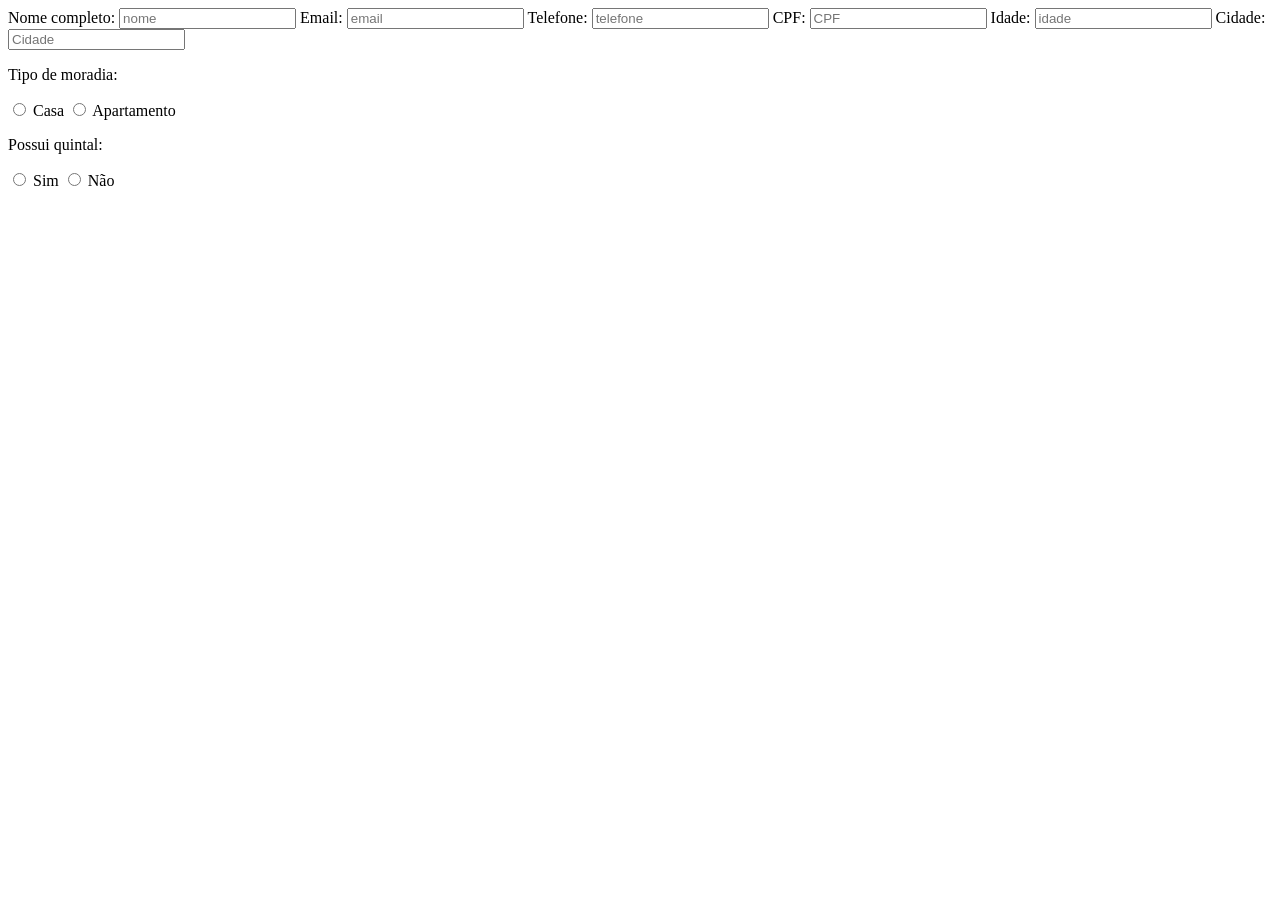
==== index.html @ f3f9854c "add - adicionei input de quintal" ====
<html lang="en">
<head>
    <meta charset="UTF-8">
    <meta name="viewport" content="width=device-width, initial-scale=1.0">
    <title>Formulário de Adoção</title>
</head>
<body>

        <form id="form">

            <label for="nome">Nome completo:</label>
            <input type="text" id="nome" placeholder="nome">

            <label for="email">Email:</label>
            <input type="email" id="emal" placeholder="email">

            <label for="telefone">Telefone:</label>
            <input type="tel" id="telefone" placeholder="telefone">

            <label for="cpf">CPF:</label>
            <input type="text" id="cpf" placeholder="CPF">
            
            <label for="idade">Idade:</label>
            <input type="number" id="idade" placeholder="idade">
            
            <label for="cidade">Cidade:</label>
            <input type="text" id="cidade" placeholder="Cidade">

            <p>Tipo de moradia:</p>
            <input type="radio" id="casa" name="moradia">
            <label for="casa">Casa</label>
            <input type="radio" id="ap" name="moradia">
            <label for="ap">Apartamento</label><br>

            <p>Possui quintal:</p>
            <input type="radio" id="sim" name="quintal">
            <label for="sim">Sim</label>
            <input type="radio" id="nao" name="quintal">
            <label for="nao">Não</label><br>
            
        </form>
    
</body>
</html>
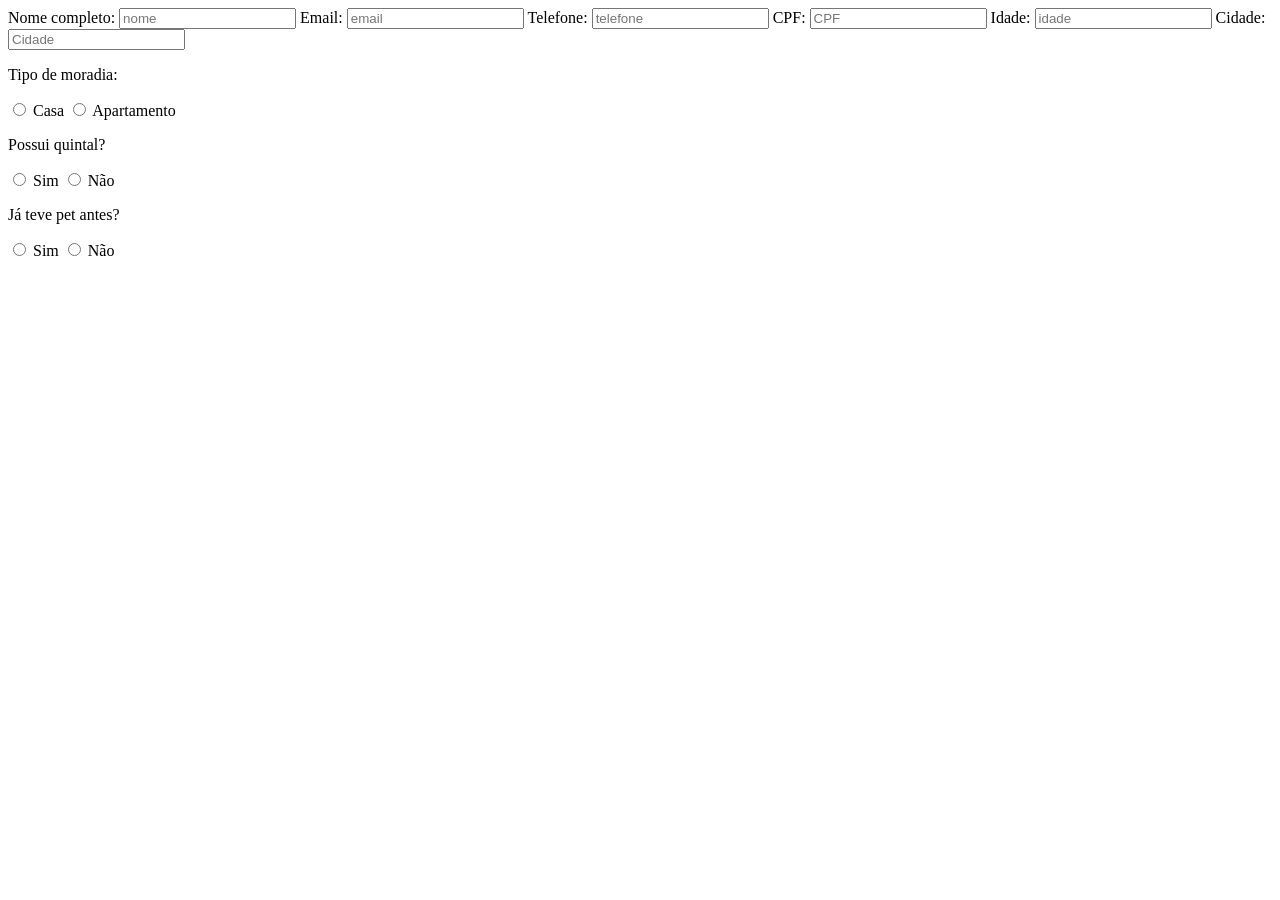
==== commit c2ba9f44: "add - adicionar input de ja teve pet" ====
--- a/index.html
+++ b/index.html
@@ -32,10 +32,16 @@
             <input type="radio" id="ap" name="moradia">
             <label for="ap">Apartamento</label><br>
 
-            <p>Possui quintal:</p>
+            <p>Possui quintal?</p>
             <input type="radio" id="sim" name="quintal">
             <label for="sim">Sim</label>
             <input type="radio" id="nao" name="quintal">
+            <label for="nao">Não</label><br>
+
+            <p>Já teve pet antes?</p>
+            <input type="radio" id="sim" name="pet">
+            <label for="sim">Sim</label>
+            <input type="radio" id="nao" name="pet">
             <label for="nao">Não</label><br>
             
         </form>
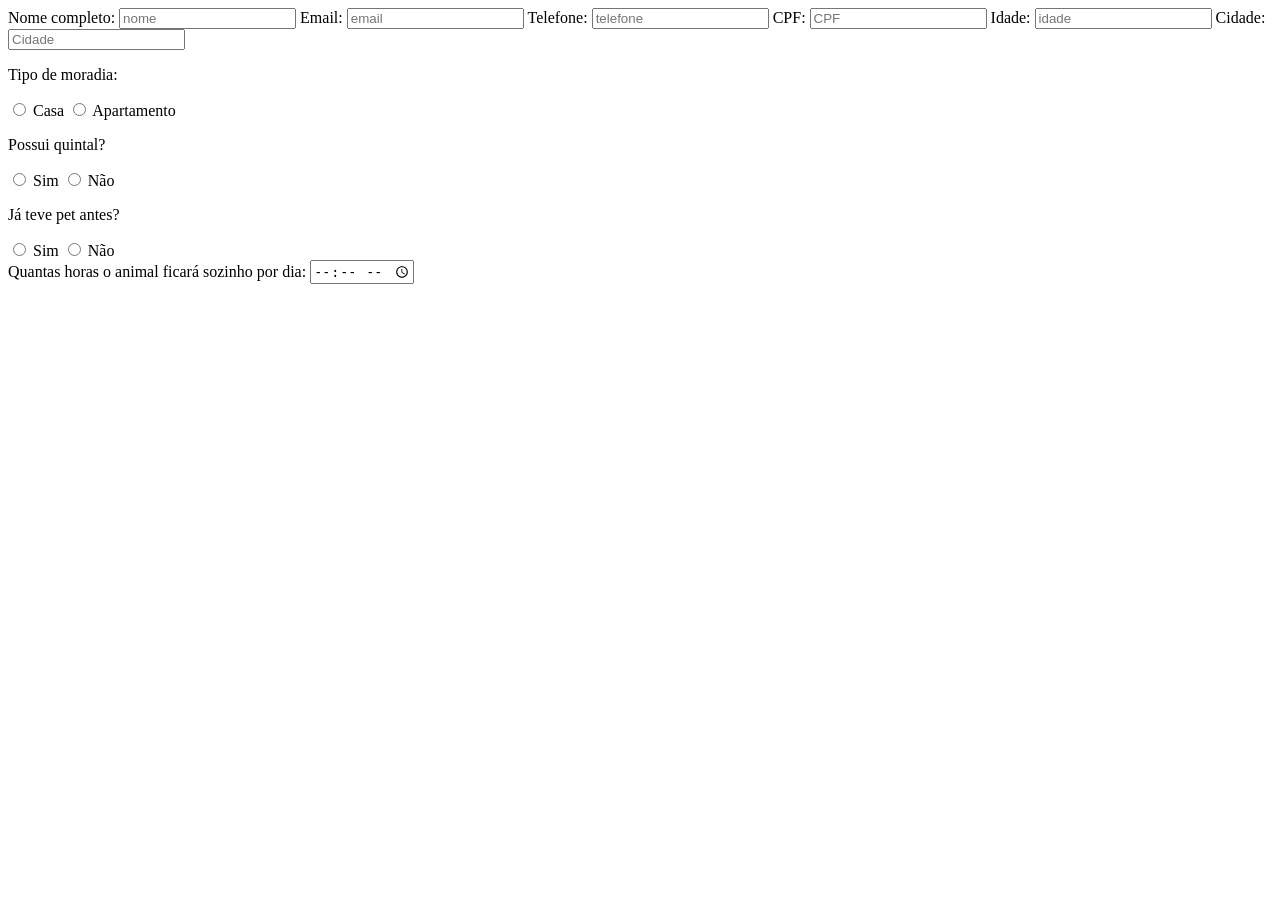
==== commit 383d76d7: "add - adicionei input de horas" ====
--- a/index.html
+++ b/index.html
@@ -43,6 +43,13 @@
             <label for="sim">Sim</label>
             <input type="radio" id="nao" name="pet">
             <label for="nao">Não</label><br>
+
+            <label for="horas">Quantas horas o animal ficará sozinho por dia:</label>
+            <input type="time" id="horas">
+
+            
+
+
             
         </form>
     
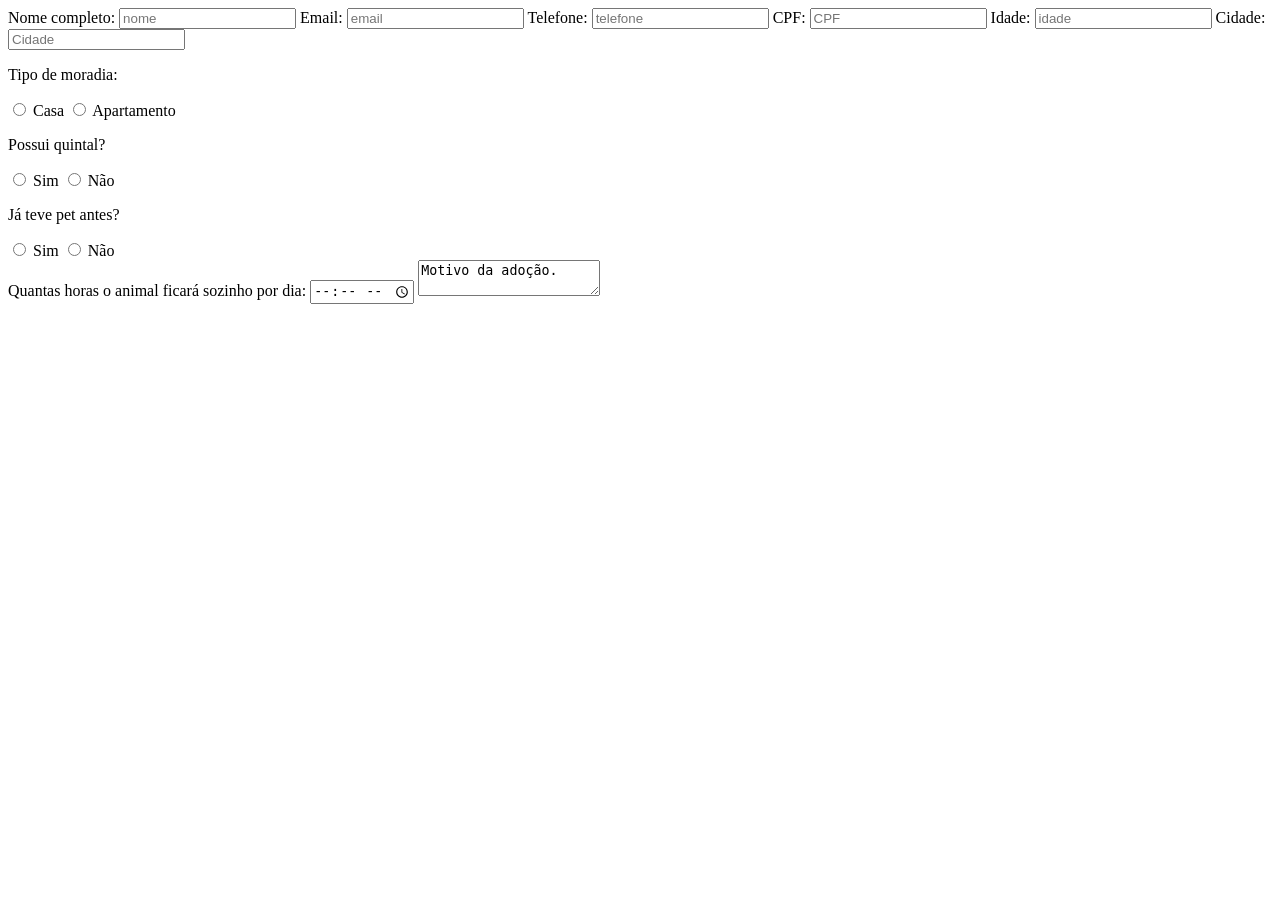
==== commit a9fd9e42: "add - adicionei textarea de motivo" ====
--- a/index.html
+++ b/index.html
@@ -47,9 +47,9 @@
             <label for="horas">Quantas horas o animal ficará sozinho por dia:</label>
             <input type="time" id="horas">
 
+            <textarea name="message">Motivo da adoção.</textarea>
+
             
-
-
             
         </form>
     
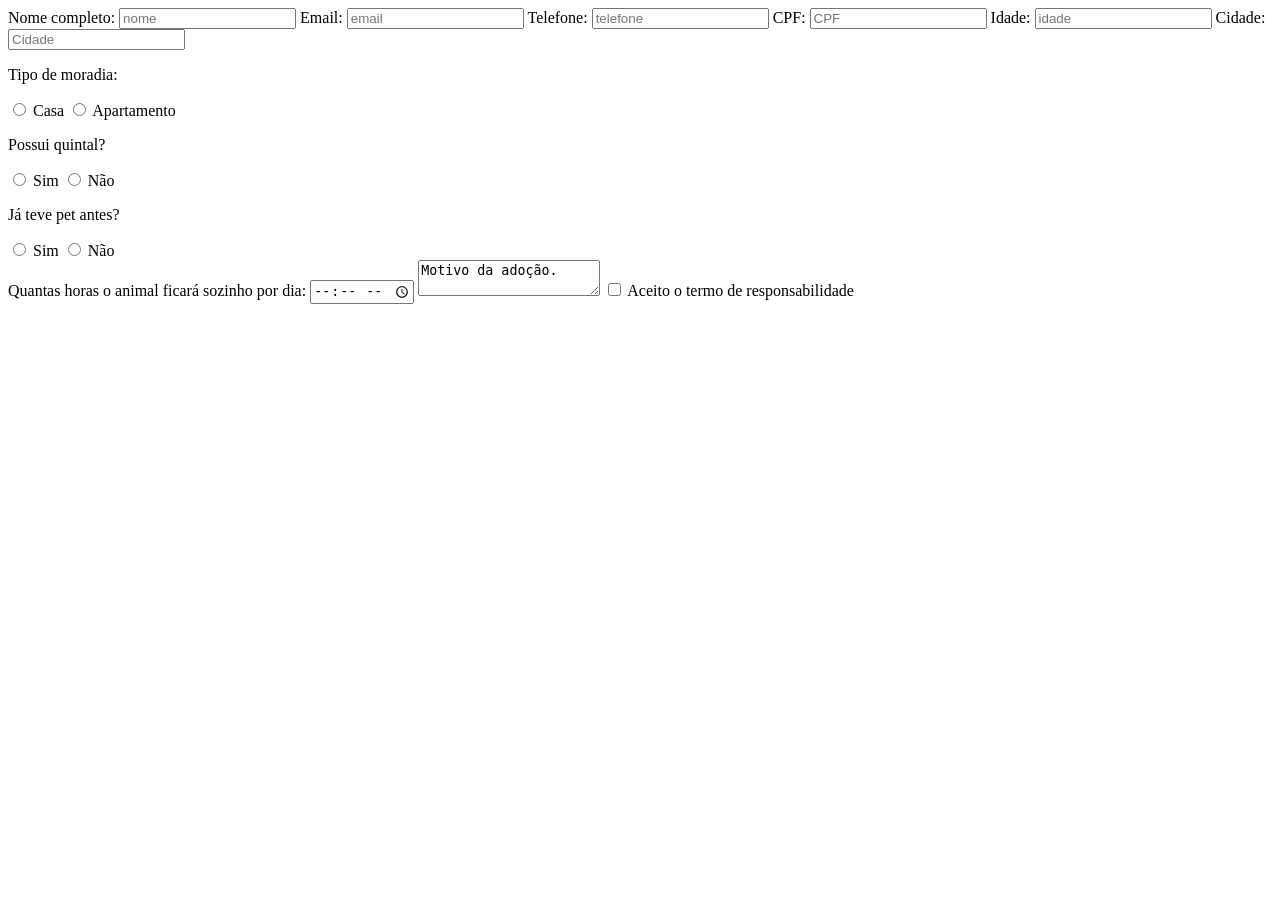
==== commit 497d8318: "add - adicionei input de aceitar termo" ====
--- a/index.html
+++ b/index.html
@@ -49,7 +49,8 @@
 
             <textarea name="message">Motivo da adoção.</textarea>
 
-            
+            <input type="checkbox" id="termo">
+            <label for="termo"> Aceito o termo de responsabilidade</label>
             
         </form>
     
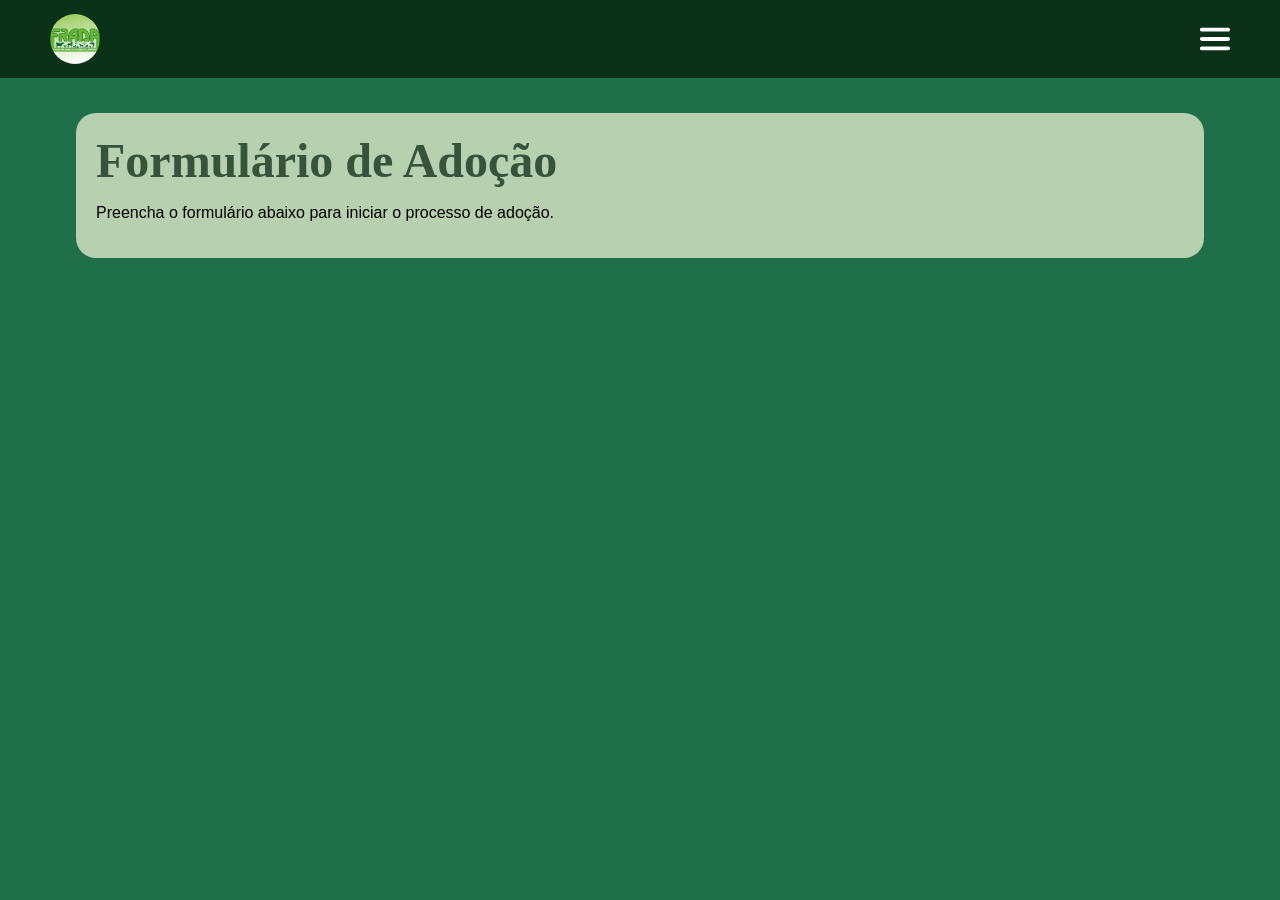
==== commit 51e11618: "update - footer e cards feitos" ====
--- a/index.html
+++ b/index.html
@@ -3,56 +3,36 @@
     <meta charset="UTF-8">
     <meta name="viewport" content="width=device-width, initial-scale=1.0">
     <title>Formulário de Adoção</title>
+    <link rel="stylesheet" href="style.css">
 </head>
 <body>
 
-        <form id="form">
+    <header>
+        <img src="assets/user-campaign-about-photo_uz0mwhzdwxyt7xkxfwjq_400x400-20210809_22400843.jpeg" alt="logo" id="logo" onclick="window.location.href='index.html'">
 
-            <label for="nome">Nome completo:</label>
-            <input type="text" id="nome" placeholder="nome">
+        <button id="menu-button" aria-label="Abrir menu" aria-expanded="false" aria-controls="header-menu">
+            <img src="assets/cardapio.svg" alt="menu" id="menu">
+        </button>
+        <nav id="header-menu" class="menu-panel" aria-hidden="true">
+            <ul>
+                <li><a href="index.html" class="selected">Home</a></li>
+                <li><a href="ajude.html">Ajude</a></li>
+                <li><a href="form.html">Formulário de Adoção</a></li>
+                <li><a href="temporario.html">Lar Temporário</a></li>
+                <li><a href="oquefazer.html">O Que Fazer</a></li>
+            </ul>
+        </nav>
+    </header>
 
-            <label for="email">Email:</label>
-            <input type="email" id="emal" placeholder="email">
+    <div class="card">
+        <h2>Formulário de Adoção</h2>
+        <p>Preencha o formulário abaixo para iniciar o processo de adoção.</p>
+    </div>
 
-            <label for="telefone">Telefone:</label>
-            <input type="tel" id="telefone" placeholder="telefone">
 
-            <label for="cpf">CPF:</label>
-            <input type="text" id="cpf" placeholder="CPF">
-            
-            <label for="idade">Idade:</label>
-            <input type="number" id="idade" placeholder="idade">
-            
-            <label for="cidade">Cidade:</label>
-            <input type="text" id="cidade" placeholder="Cidade">
 
-            <p>Tipo de moradia:</p>
-            <input type="radio" id="casa" name="moradia">
-            <label for="casa">Casa</label>
-            <input type="radio" id="ap" name="moradia">
-            <label for="ap">Apartamento</label><br>
 
-            <p>Possui quintal?</p>
-            <input type="radio" id="sim" name="quintal">
-            <label for="sim">Sim</label>
-            <input type="radio" id="nao" name="quintal">
-            <label for="nao">Não</label><br>
-
-            <p>Já teve pet antes?</p>
-            <input type="radio" id="sim" name="pet">
-            <label for="sim">Sim</label>
-            <input type="radio" id="nao" name="pet">
-            <label for="nao">Não</label><br>
-
-            <label for="horas">Quantas horas o animal ficará sozinho por dia:</label>
-            <input type="time" id="horas">
-
-            <textarea name="message">Motivo da adoção.</textarea>
-
-            <input type="checkbox" id="termo">
-            <label for="termo"> Aceito o termo de responsabilidade</label>
-            
-        </form>
-    
 </body>
+<script src="script.js"></script>
+<!-- Só funciona se tiver aqui embaixo. -->
 </html>
--- a/style.css
+++ b/style.css
@@ -0,0 +1,168 @@
+body{
+    font-family: 'Segoe UI', Tahoma, Geneva, Verdana, sans-serif;
+    background-color: #1F704A;
+    margin: 0;
+}
+
+header{
+    background-color: #0B3218;
+    padding: 14px 50px;
+    display: flex;
+    justify-content: space-between;
+    align-items:  center;
+    position: relative;
+}
+
+#logo{
+    width: 50px;
+    height: 50px;
+    border-radius: 50%;
+}
+
+#menu-button{
+    background: transparent;
+    border: 0;
+    padding: 0;
+    cursor: pointer;
+    display: flex;
+    align-items: center;
+}
+
+#menu{
+    width: 30px;
+    height: 30px;
+    transition: transform 0.35s ease;
+}
+
+/* O proprio estado ARIA do botao controla a rotacao do SVG. */
+#menu-button[aria-expanded="true"] #menu{
+    transform: rotateZ(180deg);
+}
+
+.menu-panel{
+    position: absolute;
+    top: 50%;
+    right: calc(50px + 44px);
+    opacity: 0;
+    transform: translateY(-50%) translateX(16px);
+    pointer-events: none;
+    transition: opacity 0.25s ease, transform 0.25s ease;
+}
+
+/* Classe adicionada pelo JS para abrir/fechar com animacao. */
+.menu-panel.open{
+    opacity: 1;
+    transform: translateY(-50%) translateX(0);
+    pointer-events: auto;
+}
+
+.menu-panel ul{
+    list-style: none;
+    margin: 0;
+    padding: 0;
+    display: flex;
+    align-items: center;
+    gap: 0;
+}
+
+.menu-panel li + li{
+    position: relative;
+    margin-left: 16px;
+    padding-left: 16px;
+}
+
+.menu-panel li + li::before{
+    content: "|";
+    position: absolute;
+    left: 0;
+    color: #ffffff;
+    opacity: 0.9;
+}
+
+.menu-panel a{
+    color: #ffffff;
+    text-decoration: none;
+    display: inline-block;
+    font-size: 24px;
+    font-weight: 700;
+    line-height: 1;
+}
+
+.menu-panel a:hover{
+    text-shadow: 0 0 10px rgba(44, 153, 53, 0.856);
+} 
+
+.menu-panel a.selected{
+    text-decoration: underline;
+    text-underline-offset: 4px;
+}
+
+.card{
+    border-radius: 20px;
+    background: #B7D0AF;
+    padding: 20px;
+    margin: 35px auto;
+    width: 85%;
+}
+
+.card h2{
+    color: #37533B;
+    font-family: Kadwa;
+    font-size: 48px;
+    font-style: normal;
+    font-weight: 700;
+    line-height: normal;
+    padding: 0;
+    margin: 0;
+}
+
+footer{
+    background: #0B3218;
+    height: 180px;
+    margin-top: 50px;
+    width: 100%;
+    align-items: center;
+    display: flex;
+
+    bottom: 0px;
+    left: 0px;
+    right: 0px;
+    margin-bottom: 0px;
+    position: relative;
+}
+
+footer > p{
+    color: #ffffff;
+    font-size: 18px;
+    margin: 0;
+    position: absolute;
+    left: 50%;
+    transform: translateX(-50%);
+}
+
+#logo-footer{
+    width: 100px;
+    height: 100px;
+    border-radius: 50%;
+    margin-left: 130px;
+    margin-right: 30px;
+}
+
+.footer-div{
+    display: flex;
+    align-items: center;
+    gap: 16px;
+    color: #ffffff;
+    font-size: 18px;
+    align-items: center; 
+    margin: 10px;
+}
+
+.footer-div p{
+    margin: 0;
+}
+
+.footer-div img{
+    width: 20px;
+    height: 20px;
+}
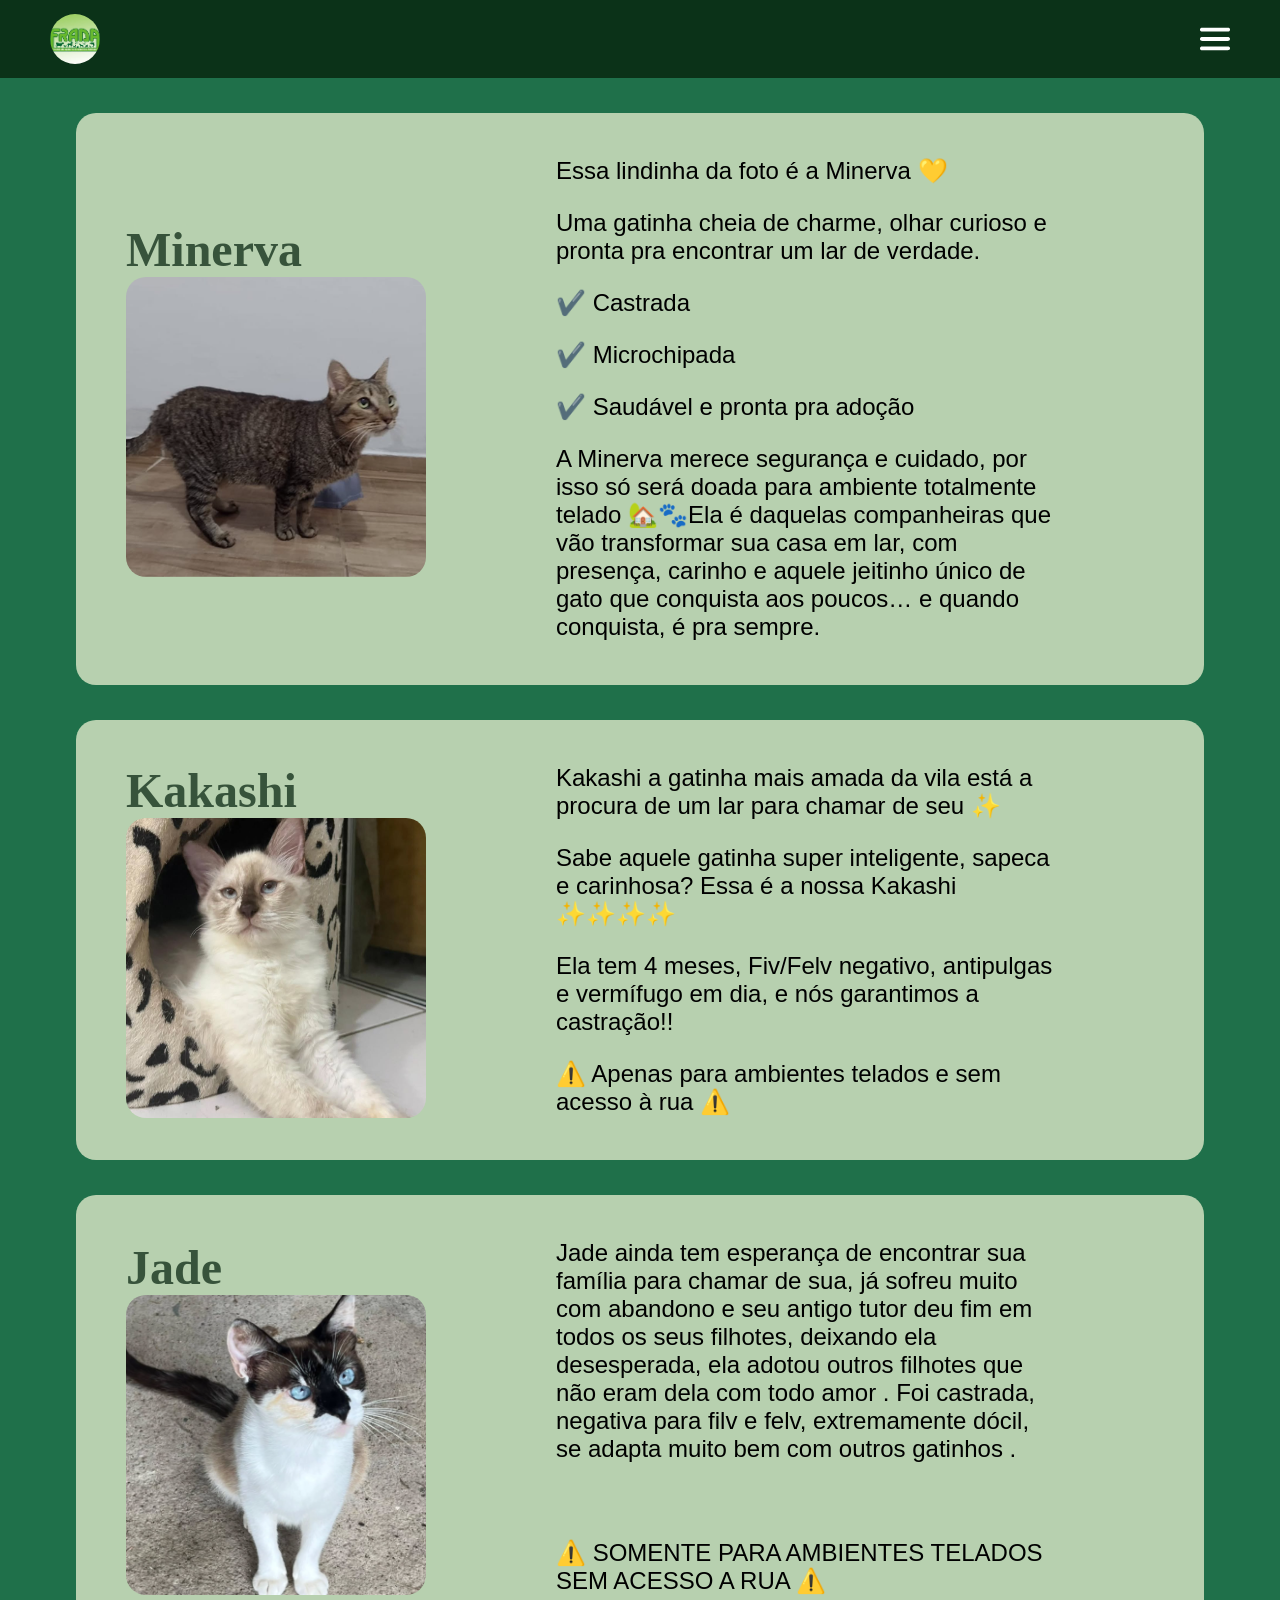
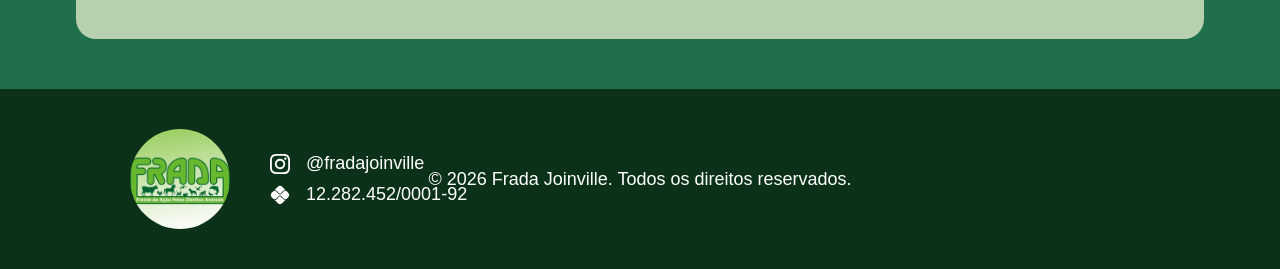
==== commit 0f2880f7: "add - pagina lar temporario e home terminados" ====
--- a/index.html
+++ b/index.html
@@ -2,7 +2,7 @@
 <head>
     <meta charset="UTF-8">
     <meta name="viewport" content="width=device-width, initial-scale=1.0">
-    <title>Formulário de Adoção</title>
+    <title>Home</title>
     <link rel="stylesheet" href="style.css">
 </head>
 <body>
@@ -24,13 +24,72 @@
         </nav>
     </header>
 
-    <div class="card">
-        <h2>Formulário de Adoção</h2>
-        <p>Preencha o formulário abaixo para iniciar o processo de adoção.</p>
+    <div class="card-pet">
+        <div class="nome-imagem">
+            <h2>Minerva</h2>
+            <img src="assets/minerva.png" alt="minerva" class="card-image">
+        </div>
+
+        <div class="texto">
+            <p>Essa lindinha da foto é a Minerva 💛</p>
+            <p>Uma gatinha cheia de charme, olhar curioso e pronta pra encontrar um lar de verdade.</p>
+            <p>✔️ Castrada </p>
+            <p>✔️ Microchipada</p>
+            <p>✔️ Saudável e pronta pra adoção</p>
+             <p>A Minerva merece segurança e cuidado, por isso só será doada para ambiente totalmente telado 🏡🐾Ela é daquelas companheiras que vão transformar sua casa em lar, com presença, carinho e aquele jeitinho único de gato que conquista aos poucos… e quando conquista, é pra sempre.</p>
+        </div>
     </div>
 
 
 
+    <div class="card-pet">
+        <div class="nome-imagem">
+            <h2>Kakashi</h2>
+            <img src="assets/kakashi.png" alt="kakashi" class="card-image">
+        </div>
+
+        <div class="texto">
+            <p>Kakashi a gatinha mais amada da vila está a procura de um lar para chamar de seu ✨</p>
+            <p>Sabe aquele gatinha super inteligente, sapeca e carinhosa? Essa é a nossa Kakashi ✨✨✨✨</p>
+            <p>Ela tem 4 meses, Fiv/Felv negativo, antipulgas e vermífugo em dia, e nós garantimos a castração!!</p>
+            <p>⚠️ Apenas para ambientes telados e sem acesso à rua ⚠️</p>
+        </div>
+    </div>
+
+
+
+    <div class="card-pet">
+        <div class="nome-imagem">
+            <h2>Jade</h2>
+            <img src="assets/jade.png" alt="jade" class="card-image">
+        </div>
+
+        <div class="texto">
+            <p>Jade ainda tem esperança de encontrar sua família para chamar de sua, já sofreu muito com abandono e seu antigo tutor deu fim em todos os seus filhotes, deixando ela desesperada, ela adotou outros filhotes que não eram dela com todo amor . Foi castrada, negativa para filv e felv, extremamente dócil, se adapta muito bem com outros gatinhos .</p>
+            <br>
+            <p>⚠️ SOMENTE PARA AMBIENTES TELADOS SEM ACESSO A RUA ⚠️</p>
+        </div>
+    </div>
+
+
+
+        <footer>
+            <img src="assets/user-campaign-about-photo_uz0mwhzdwxyt7xkxfwjq_400x400-20210809_22400843.jpeg" alt="logo" id="logo-footer" onclick="window.location.href='index.html'">
+
+            <div>
+                <div class="footer-div">
+                    <img src="assets/instagram.svg" alt="instagram" id="instagram"> 
+                    <p>@fradajoinville</p>
+                </div>
+    
+                <div class="footer-div">
+                    <img src="assets/pix.svg" alt="pix" id="pix"> 
+                    <p>12.282.452/0001-92</p>
+                </div>
+            </div>
+
+            <p>&copy; 2026 Frada Joinville. Todos os direitos reservados.</p>
+        </footer>
 
 </body>
 <script src="script.js"></script>
--- a/style.css
+++ b/style.css
@@ -105,6 +105,27 @@
     width: 85%;
 }
 
+.card-pet{
+    border-radius: 20px;
+    background: #B7D0AF;
+    padding: 20px;
+    margin: 35px auto;
+    width: 85%;
+    display: flex;
+    align-items: center;
+}
+
+.card-pet h2{
+    color: #37533B;
+    font-family: Kadwa;
+    font-size: 48px;
+    font-style: normal;
+    font-weight: 700;
+    line-height: normal;
+    padding: 0;
+    margin: 0;
+}
+
 .card h2{
     color: #37533B;
     font-family: Kadwa;
@@ -165,4 +186,111 @@
 .footer-div img{
     width: 20px;
     height: 20px;
-}+}
+
+a{
+    text-decoration: none;
+    color: #ffff;
+}
+
+.absolute{
+    position: absolute;
+}
+
+.apoie{
+    cursor: pointer;
+    border-radius: 5px;
+    border: none;
+    padding: 5px;
+    font-size: 18px;
+    position: relative;
+    z-index: 1;
+    
+    --color: #37533B;
+    display: inline-block;
+    overflow: hidden;
+    color: var(--color);
+    border: 2px solid var(--color);
+    border-radius: 6px;
+    position: relative;
+}
+.apoie::before {
+  position: absolute;
+  content: "";
+  background: var(--color);
+  width: 200px;
+  height: 200px;
+  z-index: -1;
+  border-radius: 50%;
+}
+
+.apoie:hover {
+  color: white;
+}
+
+.apoie:before {
+  top: 100%;
+  left: 100%;
+  transition: 0.3s all;
+}
+
+.apoie:hover::before {
+  top: -30px;
+  left: -30px;
+}
+
+.menor{
+    margin-top: 80px;
+}
+
+.card-temp h2{
+    color: #37533B;
+    font-family: Kadwa;
+    font-size: 48px;
+    font-style: normal;
+    font-weight: 700;
+    line-height: normal;
+    padding: 0;
+    margin: 0;
+    margin-bottom: 5px;
+    margin-left: 30px;
+}
+
+.texto{
+    margin: 0;
+    margin-left: 130px;
+    margin-right: 130px;
+
+    color: #000;
+    font-size: 24px;
+    font-style: normal;
+    font-weight: 400;
+    line-height: normal;
+}
+
+.nome-imagem{
+    margin-left: 30px;
+}
+
+.nome-imagem img{
+    width: 300px;
+    height: 300px;
+    border-radius: 20px;
+}
+
+.card-temp{
+    border-radius: 20px;
+    background: #B7D0AF;
+    padding: 20px;
+    margin: 35px auto;
+    width: 85%;
+    display: flex;
+    align-items: center;
+    flex-direction: column
+}
+
+.titulo-temp{
+    width: 100%;
+    box-sizing: border-box; 
+    padding-left: 100px;
+}
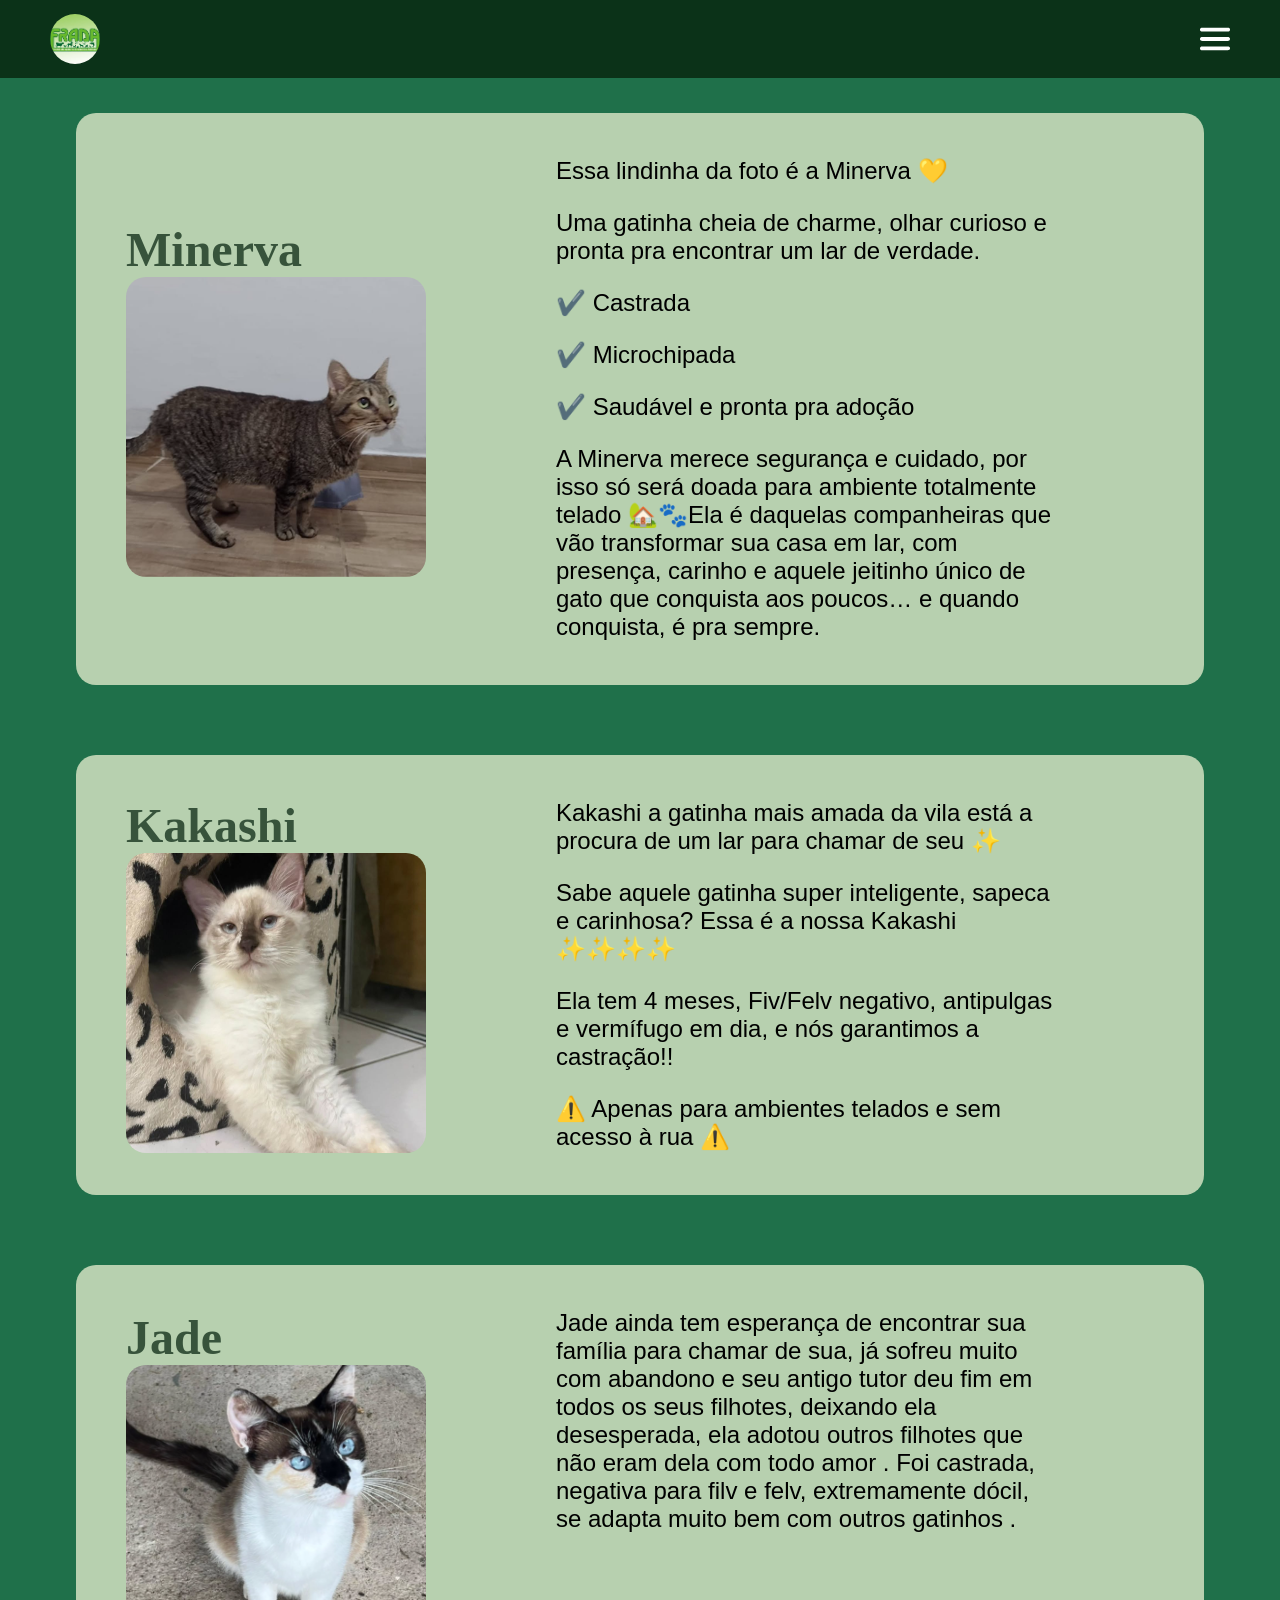
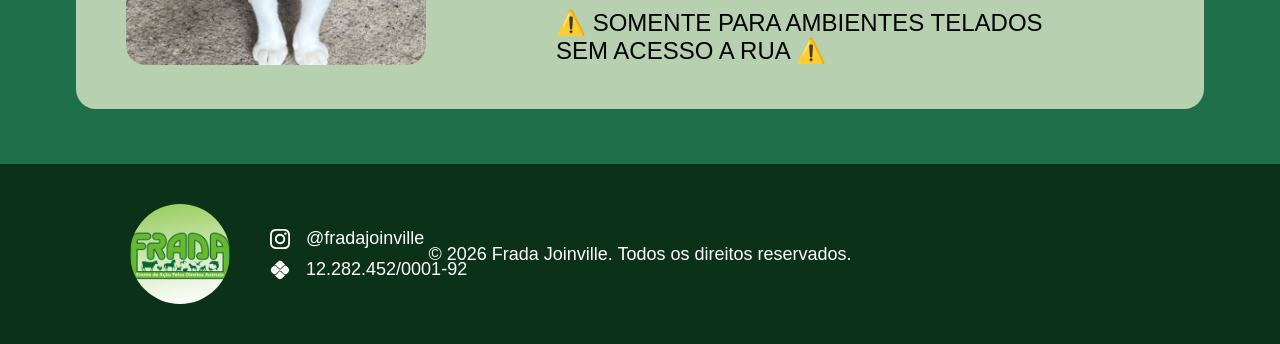
==== commit 3897bcf9: "update - adicionei link do instagram" ====
--- a/index.html
+++ b/index.html
@@ -79,7 +79,7 @@
             <div>
                 <div class="footer-div">
                     <img src="assets/instagram.svg" alt="instagram" id="instagram"> 
-                    <p>@fradajoinville</p>
+                    <a href="https://www.instagram.com/fradajoinville/">@fradajoinville</a>
                 </div>
     
                 <div class="footer-div">
--- a/style.css
+++ b/style.css
@@ -1,7 +1,15 @@
+html{
+    overflow-x: hidden;
+}
+
 body{
     font-family: 'Segoe UI', Tahoma, Geneva, Verdana, sans-serif;
     background-color: #1F704A;
     margin: 0;
+    min-height: 100vh;
+    overflow-x: hidden;
+    display: flex;
+    flex-direction: column;
 }
 
 header{
@@ -140,16 +148,12 @@
 footer{
     background: #0B3218;
     height: 180px;
-    margin-top: 50px;
+    margin-top: 20px;
     width: 100%;
     align-items: center;
     display: flex;
-
-    bottom: 0px;
-    left: 0px;
-    right: 0px;
-    margin-bottom: 0px;
-    position: relative;
+    position: relative;
+    z-index: 4;
 }
 
 footer > p{
@@ -294,3 +298,258 @@
     box-sizing: border-box; 
     padding-left: 100px;
 }
+
+/* Formulario de adocao inspirado em Google Forms. */
+.adocao-main{
+    padding: 42px 20px 24px;
+    flex: 1;
+}
+
+.formulario-cena{
+    position: relative;
+    max-width: 1600px;
+    margin: 0 auto;
+    padding-inline: clamp(0px, 0.8vw, 12px);
+    overflow: visible;
+}
+
+.formulario-adocao{
+    max-width: 760px;
+    margin: 0 auto;
+    display: flex;
+    flex-direction: column;
+    gap: 18px;
+    position: relative;
+    z-index: 2;
+}
+
+.bloco-titulo{
+    background: linear-gradient(180deg, #0b4a24 0%, #063315 100%);
+    border-radius: 16px;
+    color: #d6e5ce;
+    padding: 22px 28px;
+    box-shadow: 0 10px 24px rgba(3, 27, 13, 0.22);
+}
+
+.bloco-titulo h1{
+    margin: 0;
+    font-family: Kadwa, Georgia, serif;
+    font-size: 44px;
+    line-height: 1;
+    letter-spacing: 0.2px;
+}
+
+.bloco-titulo p{
+    margin: 12px 0 0;
+    color: #dcead3;
+    font-size: 20px;
+}
+
+.questao-card{
+    background: #b8d0a7;
+    border-radius: 14px;
+    padding: 22px 28px;
+    display: flex;
+    flex-direction: column;
+    gap: 12px;
+    border: 1px solid rgba(6, 45, 19, 0.2);
+    transition: border-color 0.2s ease, box-shadow 0.2s ease;
+}
+
+.questao-card:hover,
+.questao-card:focus-within{
+    border-color: rgba(8, 59, 24, 0.55);
+    box-shadow: 0 8px 16px rgba(7, 44, 19, 0.14);
+}
+
+.questao-card label,
+.pergunta-titulo{
+    font-size: 25px;
+    color: #122115;
+    line-height: 1.2;
+    margin: 0;
+}
+
+.questao-card input[type="text"],
+.questao-card input[type="email"],
+.questao-card input[type="tel"],
+.questao-card input[type="number"],
+.questao-card input[type="time"],
+.questao-card textarea{
+    width: min(100%, 520px);
+    background: transparent;
+    border: 0;
+    border-bottom: 3px solid rgba(17, 49, 25, 0.35);
+    font-size: 20px;
+    padding: 7px 0;
+    color: #041108;
+    outline: none;
+}
+
+.questao-card input::placeholder,
+.questao-card textarea::placeholder{
+    color: rgba(10, 35, 16, 0.6);
+}
+
+.questao-card input:focus,
+.questao-card textarea:focus{
+    border-bottom-color: #114b24;
+}
+
+.questao-card textarea{
+    min-height: 110px;
+    resize: vertical;
+}
+
+.opcoes-card{
+    border: 1px solid rgba(6, 45, 19, 0.2);
+    margin: 0;
+    min-width: 0;
+    padding-top: 22px;
+}
+
+#permite_animais[hidden]{
+    display: none !important; /* Para garantir que o campo fique completamente oculto, mesmo se o atributo "hidden" for manipulado via JavaScript. */
+}
+
+#tem_quintal[hidden]{
+    display: none !important;
+}
+
+#justi[hidden]{
+    display: none !important;
+}
+
+.opcao-item{
+    display: inline-flex;
+    align-items: center;
+    gap: 10px;
+    margin-right: 30px;
+    margin-top: 8px;
+    cursor: pointer;
+}
+
+.opcao-item span{
+    font-size: 24px;
+    color: #122115;
+}
+
+.opcao-item input[type="radio"],
+.opcao-item input[type="checkbox"]{
+    width: 20px;
+    height: 20px;
+    accent-color: #0b4a24;
+}
+
+.termo-card{
+    gap: 0;
+}
+
+.acoes-formulario{
+    display: flex;
+    justify-content: flex-end;
+}
+
+.acoes-formulario input[type="submit"]{
+    background: #0c3d1d;
+    color: #d9ebce;
+    border: 0;
+    border-radius: 999px;
+    padding: 10px 20px;
+    font-size: 18px;
+    font-weight: 700;
+    cursor: pointer;
+}
+
+.acoes-formulario input[type="submit"]:hover{
+    background: #144d28;
+}
+
+
+/* inicio animacao pata */
+
+.patas-lateral{
+    --spread: 1.2;
+    position: absolute;
+    top: 8px;
+    bottom: clamp(120px, 9vw, 170px);
+    width: clamp(220px, 17vw, 320px);
+    display: flex;
+    flex-direction: column;
+    justify-content: space-around;
+    font-size: clamp(102px, 7.8vw, 220px);
+    color: rgba(206, 227, 194, 0.88);
+    pointer-events: none;
+    overflow: visible;
+    z-index: 1;
+}
+
+.patas-esquerda{
+    left: 0;
+    transform: translateX(-52%);
+}
+
+.patas-direita{
+    right: 0;
+    transform: translateX(52%) scaleX(-1);
+}
+
+.patas-lateral .paw{
+    --x: 0px;
+    --r: 0deg;
+    display: flex;
+    justify-content: center;
+    line-height: 1;
+    opacity: 0;
+    transform: translateX(calc(var(--x) * var(--spread))) translateY(10px) rotate(var(--r)) scale(0.9);
+    animation: pawTrail 3.1s ease-in-out infinite;
+}
+
+
+.patas-lateral .paw:nth-child(1){ --x: -38px; --r: -23deg; animation-delay: 3.06s; }
+.patas-lateral .paw:nth-child(2){ --x: 34px; --r: 21deg; animation-delay: 2.88s; }
+.patas-lateral .paw:nth-child(3){ --x: -33px; --r: -19deg; animation-delay: 2.7s; }
+.patas-lateral .paw:nth-child(4){ --x: 30px; --r: 18deg; animation-delay: 2.52s; }
+.patas-lateral .paw:nth-child(5){ --x: -36px; --r: -20deg; animation-delay: 2.34s; }
+.patas-lateral .paw:nth-child(6){ --x: 31px; --r: 18deg; animation-delay: 2.16s; }
+.patas-lateral .paw:nth-child(7){ --x: -29px; --r: -17deg; animation-delay: 1.98s; }
+.patas-lateral .paw:nth-child(8){ --x: 28px; --r: 16deg; animation-delay: 1.8s; }
+.patas-lateral .paw:nth-child(9){ --x: -34px; --r: -19deg; animation-delay: 1.62s; }
+.patas-lateral .paw:nth-child(10){ --x: 30px; --r: 18deg; animation-delay: 1.44s; }
+.patas-lateral .paw:nth-child(11){ --x: -28px; --r: -16deg; animation-delay: 1.26s; }
+.patas-lateral .paw:nth-child(12){ --x: 26px; --r: 15deg; animation-delay: 1.08s; }
+.patas-lateral .paw:nth-child(13){ --x: -32px; --r: -18deg; animation-delay: 0.9s; }
+.patas-lateral .paw:nth-child(14){ --x: 28px; --r: 16deg; animation-delay: 0.72s; }
+.patas-lateral .paw:nth-child(15){ --x: -26px; --r: -15deg; animation-delay: 0.54s; }
+.patas-lateral .paw:nth-child(16){ --x: 24px; --r: 14deg; animation-delay: 0.36s; }
+.patas-lateral .paw:nth-child(17){ --x: -30px; --r: -17deg; animation-delay: 0.18s; }
+.patas-lateral .paw:nth-child(18){ --x: 27px; --r: 15deg; animation-delay: 0s; }
+
+/* Remove as 10 patas do fim da pagina (5 por lado). */
+.patas-lateral .paw:nth-last-child(-n+8){
+    display: none;
+}
+
+@keyframes pawTrail {
+    0%,
+    100% {
+        opacity: 0;
+        transform: translateX(calc((var(--x) * var(--spread)) - 8px)) translateY(12px) rotate(calc(var(--r) - 6deg)) scale(0.86);
+    }
+    18% {
+        opacity: 0.2;
+    }
+    34% {
+        opacity: 0.98;
+        transform: translateX(calc(var(--x) * var(--spread))) translateY(0) rotate(var(--r)) scale(1);
+    }
+    52% {
+        opacity: 0.6;
+    }
+    72% {
+        opacity: 0;
+        transform: translateX(calc((var(--x) * var(--spread)) + 7px)) translateY(-12px) rotate(calc(var(--r) + 5deg)) scale(0.94);
+    }
+}
+
+/* fim animacao pata */
